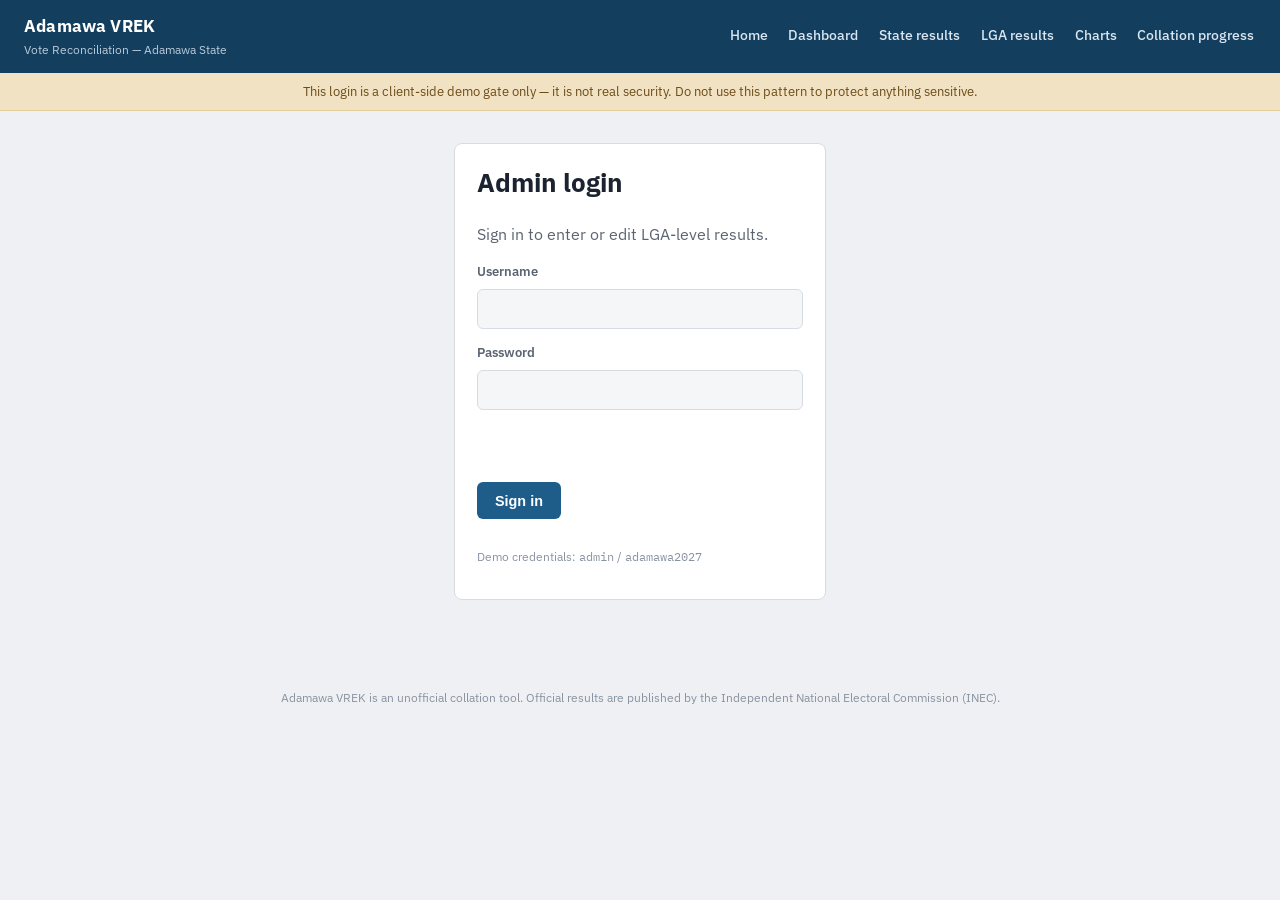
==== admin-login.html @ be706e99 "Add Adamawa VREK results dashboard (HTML/CSS/JS) Multi-page collation site for the 2027 Adamawa Stat" ====
<!DOCTYPE html>
<html lang="en">
<head>
<meta charset="UTF-8">
<meta name="viewport" content="width=device-width, initial-scale=1.0">
<title>Admin Login — Adamawa VREK</title>
<link rel="preconnect" href="https://fonts.googleapis.com">
<link rel="stylesheet" href="https://fonts.googleapis.com/css2?family=IBM+Plex+Sans:wght@400;500;600;700&family=IBM+Plex+Mono:wght@400;500;600&display=swap">
<link rel="stylesheet" href="assets/style.css">
</head>
<body>

<div class="topbar">
  <div class="brand">
    <strong>Adamawa VREK</strong>
    <span>Vote Reconciliation — Adamawa State</span>
  </div>
  <nav>
    <a href="index.html">Home</a>
    <a href="dashboard.html">Dashboard</a>
    <a href="state-results.html">State results</a>
    <a href="lga-results.html">LGA results</a>
    <a href="charts.html">Charts</a>
    <a href="progress.html">Collation progress</a>
  </nav>
</div>

<div class="disclaimer">
  This login is a client-side demo gate only — it is not real security. Do not use this pattern to protect anything sensitive.
</div>

<main style="max-width:420px;">
  <div class="section">
    <h1>Admin login</h1>
    <p class="lead">Sign in to enter or edit LGA-level results.</p>

    <form id="login-form" style="display:flex; flex-direction:column; gap:0.9rem;">
      <div class="field">
        <label for="username">Username</label>
        <input id="username" type="text" autocomplete="username" required>
      </div>
      <div class="field">
        <label for="password">Password</label>
        <input id="password" type="password" autocomplete="current-password" required>
      </div>
      <p class="error-text" id="error-text"></p>
      <button type="submit" class="primary">Sign in</button>
    </form>

    <p style="color:var(--ink-faint); font-size:0.78rem;">
      Demo credentials: <span class="mono">admin</span> / <span class="mono">adamawa2027</span>
    </p>
  </div>
</main>

<footer class="site-footer">
  Adamawa VREK is an unofficial collation tool. Official results are published by the Independent National Electoral Commission (INEC).
</footer>

<script src="assets/auth.js"></script>
<script>
  document.getElementById("login-form").addEventListener("submit", function (e) {
    e.preventDefault();
    const u = document.getElementById("username").value.trim();
    const p = document.getElementById("password").value;
    if (login(u, p)) {
      window.location.href = "dashboard.html";
    } else {
      document.getElementById("error-text").textContent = "Incorrect username or password.";
    }
  });
</script>
</body>
</html>
---- assets/style.css ----
:root {
  --bg: #eef0f3;
  --surface: #ffffff;
  --surface-2: #f5f6f8;
  --ink: #1b2330;
  --ink-dim: #5b6572;
  --ink-faint: #8993a1;
  --line: #d7dce2;
  --accent: #1e5c8a;
  --accent-dark: #133e5e;
  --accent-soft: #dbe9f2;
  --warn: #a9762c;
  --warn-soft: #f1e2c4;
  --bar-track: #e3e6ea;
}

* { box-sizing: border-box; }

body {
  margin: 0;
  background: var(--bg);
  color: var(--ink);
  font-family: "IBM Plex Sans", system-ui, -apple-system, sans-serif;
  line-height: 1.5;
}

.mono {
  font-family: "IBM Plex Mono", ui-monospace, monospace;
  font-variant-numeric: tabular-nums;
}

/* ---- top bar ---- */

.topbar {
  background: var(--accent-dark);
  color: #fff;
  padding: 0.9rem 1.5rem;
  display: flex;
  align-items: center;
  justify-content: space-between;
  gap: 1rem;
  flex-wrap: wrap;
}

.topbar .brand {
  display: flex;
  flex-direction: column;
  gap: 0.1rem;
}

.topbar .brand strong {
  font-size: 1.05rem;
  letter-spacing: 0.01em;
}

.topbar .brand span {
  font-size: 0.72rem;
  color: #b9cbdb;
}

.topbar nav {
  display: flex;
  gap: 1.1rem;
  flex-wrap: wrap;
}

.topbar nav a {
  color: #d9e6f0;
  text-decoration: none;
  font-size: 0.85rem;
  font-weight: 500;
  padding: 0.3rem 0.1rem;
  border-bottom: 2px solid transparent;
}

.topbar nav a:hover,
.topbar nav a.active {
  color: #fff;
  border-bottom-color: #fff;
}

.topbar .session {
  font-size: 0.78rem;
  color: #b9cbdb;
  display: flex;
  align-items: center;
  gap: 0.6rem;
}

.topbar .session button {
  background: transparent;
  border: 1px solid #4d7793;
  color: #d9e6f0;
  border-radius: 4px;
  padding: 0.25rem 0.6rem;
  font-size: 0.75rem;
  cursor: pointer;
}

.topbar .session button:hover { background: #244d6a; }

/* ---- disclaimer banner ---- */

.disclaimer {
  background: var(--warn-soft);
  border-bottom: 1px solid #e2cc9a;
  color: #6b4c17;
  font-size: 0.8rem;
  padding: 0.55rem 1.5rem;
  text-align: center;
}

/* ---- layout ---- */

main {
  max-width: 980px;
  margin: 0 auto;
  padding: 2rem 1.5rem 4rem;
  display: flex;
  flex-direction: column;
  gap: 1.75rem;
}

h1 {
  font-size: 1.6rem;
  margin: 0 0 0.25rem;
}

h2 {
  font-size: 1.1rem;
  margin: 0;
}

p.lead {
  color: var(--ink-dim);
  max-width: 68ch;
  margin: 0;
}

.section {
  background: var(--surface);
  border: 1px solid var(--line);
  border-radius: 8px;
  padding: 1.25rem 1.4rem;
  display: flex;
  flex-direction: column;
  gap: 1rem;
}

.section-header {
  display: flex;
  align-items: baseline;
  justify-content: space-between;
  gap: 1rem;
  flex-wrap: wrap;
}

.section-header small {
  color: var(--ink-faint);
  font-size: 0.78rem;
}

/* ---- stat tiles ---- */

.stats {
  display: grid;
  grid-template-columns: repeat(auto-fit, minmax(140px, 1fr));
  background: var(--surface);
  border: 1px solid var(--line);
  border-radius: 8px;
}

.stat {
  padding: 1rem 1.25rem;
  border-left: 1px solid var(--line);
}

.stat:first-child { border-left: none; }

.stat-label {
  display: block;
  font-size: 0.68rem;
  font-weight: 600;
  letter-spacing: 0.06em;
  text-transform: uppercase;
  color: var(--ink-faint);
  margin-bottom: 0.3rem;
}

.stat-value {
  font-size: 1.3rem;
  font-weight: 600;
}

/* ---- candidate / result rows ---- */

.row {
  display: grid;
  grid-template-columns: minmax(160px, 1fr) minmax(140px, 2fr) auto auto;
  align-items: center;
  gap: 0.9rem;
  padding: 0.7rem 0;
  border-top: 1px solid var(--line);
}

.row:first-of-type { border-top: none; }

.candidate-name {
  font-weight: 600;
  font-size: 0.95rem;
}

.party-pill {
  font-family: "IBM Plex Mono", monospace;
  font-size: 0.68rem;
  font-weight: 600;
  color: var(--ink-dim);
  border: 1px solid var(--line);
  border-radius: 4px;
  padding: 0.1rem 0.4rem;
  margin-left: 0.5rem;
}

.pending-tag {
  font-size: 0.68rem;
  color: var(--warn);
  font-weight: 600;
  margin-left: 0.5rem;
}

.bar-track {
  position: relative;
  height: 0.6rem;
  background: var(--bar-track);
  border-radius: 3px;
  overflow: hidden;
}

.bar-fill {
  position: absolute;
  inset: 0;
  background: var(--accent);
  border-radius: 3px;
}

.votes { text-align: right; color: var(--ink-dim); font-size: 0.85rem; white-space: nowrap; }
.pct { text-align: right; font-weight: 600; min-width: 3.4rem; }

/* ---- forms ---- */

label {
  display: block;
  font-size: 0.8rem;
  font-weight: 600;
  color: var(--ink-dim);
  margin-bottom: 0.3rem;
}

input, select {
  width: 100%;
  padding: 0.55rem 0.7rem;
  border: 1px solid var(--line);
  border-radius: 6px;
  font-size: 0.95rem;
  font-family: inherit;
  background: var(--surface-2);
  color: var(--ink);
}

.field { display: flex; flex-direction: column; gap: 0.2rem; }

.field-grid {
  display: grid;
  grid-template-columns: repeat(auto-fit, minmax(160px, 1fr));
  gap: 0.9rem;
}

button.primary {
  background: var(--accent);
  color: #fff;
  border: none;
  border-radius: 6px;
  padding: 0.65rem 1.1rem;
  font-size: 0.9rem;
  font-weight: 600;
  cursor: pointer;
  align-self: flex-start;
}

button.primary:hover { background: var(--accent-dark); }

button.secondary {
  background: transparent;
  border: 1px solid var(--line);
  color: var(--ink-dim);
  border-radius: 6px;
  padding: 0.5rem 0.9rem;
  font-size: 0.85rem;
  cursor: pointer;
}

.error-text {
  color: #a3372f;
  font-size: 0.85rem;
  min-height: 1.2em;
}

/* ---- LGA progress grid ---- */

.lga-grid {
  display: grid;
  grid-template-columns: repeat(auto-fill, minmax(150px, 1fr));
  gap: 0.6rem;
}

.lga-chip {
  border: 1px solid var(--line);
  border-radius: 6px;
  padding: 0.6rem 0.75rem;
  display: flex;
  align-items: center;
  justify-content: space-between;
  gap: 0.5rem;
  font-size: 0.85rem;
  background: var(--surface-2);
}

.lga-chip.reported {
  border-color: #9fc5a8;
  background: #eaf5ec;
}

.dot {
  width: 0.55rem;
  height: 0.55rem;
  border-radius: 50%;
  background: var(--ink-faint);
  flex-shrink: 0;
}

.lga-chip.reported .dot { background: #3f8f52; }

/* ---- table ---- */

table { width: 100%; border-collapse: collapse; font-size: 0.88rem; }
th, td { text-align: left; padding: 0.5rem 0.6rem; border-bottom: 1px solid var(--line); }
th { color: var(--ink-faint); font-size: 0.72rem; text-transform: uppercase; letter-spacing: 0.05em; }
td.num { text-align: right; }
.table-wrap { overflow-x: auto; }

footer.site-footer {
  text-align: center;
  color: var(--ink-faint);
  font-size: 0.78rem;
  padding: 1.5rem;
}

@media (max-width: 640px) {
  .row {
    grid-template-columns: 1fr auto;
    row-gap: 0.5rem;
  }
  .row .bar-track { grid-column: 1 / -1; }
  .votes { display: none; }
}
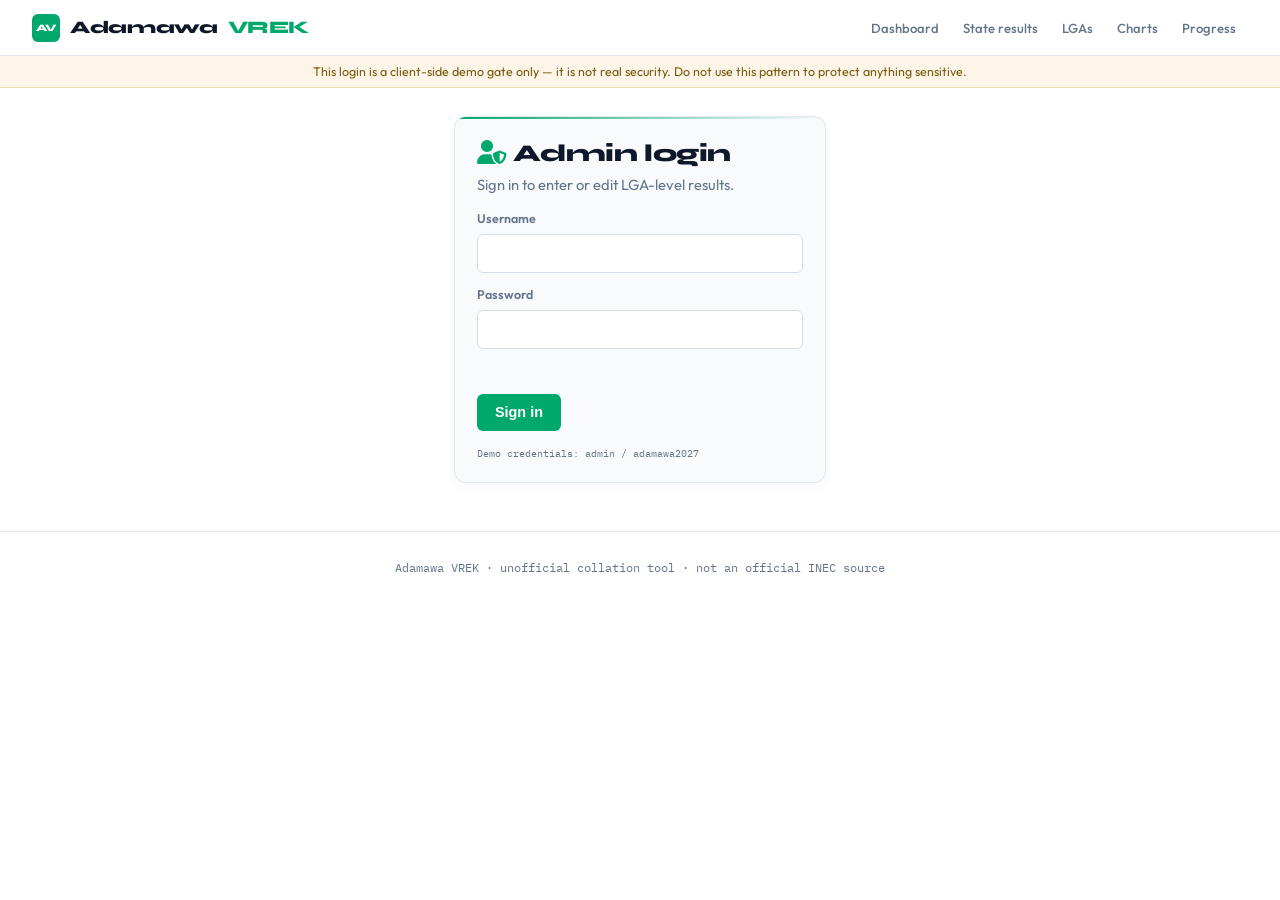
==== commit 1a496a7d: "Restyle to match vrec's visual system Rebuilds the UI with vrec's actual design language instead of " ====
--- a/admin-login.html
+++ b/admin-login.html
@@ -3,38 +3,36 @@
 <head>
 <meta charset="UTF-8">
 <meta name="viewport" content="width=device-width, initial-scale=1.0">
-<title>Admin Login — Adamawa VREK</title>
+<title>Admin Login · Adamawa VREK</title>
 <link rel="preconnect" href="https://fonts.googleapis.com">
-<link rel="stylesheet" href="https://fonts.googleapis.com/css2?family=IBM+Plex+Sans:wght@400;500;600;700&family=IBM+Plex+Mono:wght@400;500;600&display=swap">
+<link href="https://fonts.googleapis.com/css2?family=Syne:wght@400;600;700;800&family=IBM+Plex+Mono:wght@400;500;600&family=Outfit:wght@300;400;500;600&display=swap" rel="stylesheet">
+<link rel="stylesheet" href="https://cdnjs.cloudflare.com/ajax/libs/font-awesome/6.5.0/css/all.min.css">
 <link rel="stylesheet" href="assets/style.css">
 </head>
 <body>
 
-<div class="topbar">
-  <div class="brand">
-    <strong>Adamawa VREK</strong>
-    <span>Vote Reconciliation — Adamawa State</span>
-  </div>
-  <nav>
-    <a href="index.html">Home</a>
-    <a href="dashboard.html">Dashboard</a>
+<header class="topbar">
+  <div class="logo"><div class="logo-mark">AV</div>Adamawa <span>VREK</span></div>
+  <nav class="nav-links">
+    <a href="index.html">Dashboard</a>
     <a href="state-results.html">State results</a>
-    <a href="lga-results.html">LGA results</a>
+    <a href="lga-results.html">LGAs</a>
     <a href="charts.html">Charts</a>
-    <a href="progress.html">Collation progress</a>
+    <a href="progress.html">Progress</a>
   </nav>
-</div>
+</header>
 
 <div class="disclaimer">
   This login is a client-side demo gate only — it is not real security. Do not use this pattern to protect anything sensitive.
 </div>
 
-<main style="max-width:420px;">
-  <div class="section">
-    <h1>Admin login</h1>
-    <p class="lead">Sign in to enter or edit LGA-level results.</p>
+<main class="simple" style="max-width:420px;">
+  <div class="card">
+    <div class="card-accent-line" style="background: linear-gradient(90deg, var(--accent), transparent);"></div>
+    <h1 class="page-title"><i class="fas fa-user-shield" style="color:var(--accent); margin-right:6px;"></i>Admin login</h1>
+    <p class="lead" style="margin-top:0.4rem;">Sign in to enter or edit LGA-level results.</p>
 
-    <form id="login-form" style="display:flex; flex-direction:column; gap:0.9rem;">
+    <form id="login-form" style="display:flex; flex-direction:column; gap:0.9rem; margin-top:1.1rem;">
       <div class="field">
         <label for="username">Username</label>
         <input id="username" type="text" autocomplete="username" required>
@@ -47,15 +45,11 @@
       <button type="submit" class="primary">Sign in</button>
     </form>
 
-    <p style="color:var(--ink-faint); font-size:0.78rem;">
-      Demo credentials: <span class="mono">admin</span> / <span class="mono">adamawa2027</span>
-    </p>
+    <p class="stat-note" style="margin-top:1rem;">Demo credentials: <span class="mono">admin</span> / <span class="mono">adamawa2027</span></p>
   </div>
 </main>
 
-<footer class="site-footer">
-  Adamawa VREK is an unofficial collation tool. Official results are published by the Independent National Electoral Commission (INEC).
-</footer>
+<footer class="site-footer">Adamawa VREK &middot; unofficial collation tool &middot; not an official INEC source</footer>
 
 <script src="assets/auth.js"></script>
 <script>
--- a/assets/style.css
+++ b/assets/style.css
@@ -1,365 +1,298 @@
 :root {
-  --bg: #eef0f3;
-  --surface: #ffffff;
-  --surface-2: #f5f6f8;
-  --ink: #1b2330;
-  --ink-dim: #5b6572;
-  --ink-faint: #8993a1;
-  --line: #d7dce2;
-  --accent: #1e5c8a;
-  --accent-dark: #133e5e;
-  --accent-soft: #dbe9f2;
-  --warn: #a9762c;
-  --warn-soft: #f1e2c4;
-  --bar-track: #e3e6ea;
-}
-
-* { box-sizing: border-box; }
+  --bg: #ffffff;
+  --surface: #f8fafc;
+  --surface2: #eef2f6;
+
+  --border: #e2e8f0;
+  --border2: #d6dee8;
+
+  --text: #0f172a;
+  --muted: #64748b;
+
+  --accent: #00a86b;
+  --accent2: #0284c7;
+
+  --gold: #d4a017;
+  --red: #dc2626;
+  --green: #16a34a;
+
+  --apc: #0080ff;
+  --adc: #ff6b00;
+  --pdp: #e80020;
+  --lp: #228b22;
+  --nnpp: #8b5cf6;
+  --pending: #94a3b8;
+}
+
+*, *::before, *::after { box-sizing: border-box; margin: 0; padding: 0; }
+
+html { scroll-behavior: smooth; }
 
 body {
-  margin: 0;
   background: var(--bg);
-  color: var(--ink);
-  font-family: "IBM Plex Sans", system-ui, -apple-system, sans-serif;
-  line-height: 1.5;
-}
-
-.mono {
-  font-family: "IBM Plex Mono", ui-monospace, monospace;
-  font-variant-numeric: tabular-nums;
-}
-
-/* ---- top bar ---- */
+  color: var(--text);
+  font-family: "Outfit", sans-serif;
+  font-weight: 400;
+  min-height: 100vh;
+}
+
+.mono { font-family: "IBM Plex Mono", ui-monospace, monospace; font-variant-numeric: tabular-nums; }
+
+/* ── TOPBAR ── */
 
 .topbar {
-  background: var(--accent-dark);
-  color: #fff;
-  padding: 0.9rem 1.5rem;
+  position: sticky;
+  top: 0;
+  z-index: 100;
   display: flex;
   align-items: center;
   justify-content: space-between;
+  padding: 0 2rem;
+  height: 56px;
+  background: rgba(255, 255, 255, 0.9);
+  backdrop-filter: blur(16px);
+  border-bottom: 1px solid var(--border);
   gap: 1rem;
   flex-wrap: wrap;
 }
 
-.topbar .brand {
-  display: flex;
-  flex-direction: column;
-  gap: 0.1rem;
-}
-
-.topbar .brand strong {
-  font-size: 1.05rem;
-  letter-spacing: 0.01em;
-}
-
-.topbar .brand span {
-  font-size: 0.72rem;
-  color: #b9cbdb;
-}
-
-.topbar nav {
-  display: flex;
-  gap: 1.1rem;
-  flex-wrap: wrap;
-}
-
-.topbar nav a {
-  color: #d9e6f0;
-  text-decoration: none;
-  font-size: 0.85rem;
-  font-weight: 500;
-  padding: 0.3rem 0.1rem;
-  border-bottom: 2px solid transparent;
-}
-
-.topbar nav a:hover,
-.topbar nav a.active {
-  color: #fff;
-  border-bottom-color: #fff;
-}
-
-.topbar .session {
-  font-size: 0.78rem;
-  color: #b9cbdb;
-  display: flex;
-  align-items: center;
-  gap: 0.6rem;
-}
-
-.topbar .session button {
-  background: transparent;
-  border: 1px solid #4d7793;
-  color: #d9e6f0;
-  border-radius: 4px;
-  padding: 0.25rem 0.6rem;
-  font-size: 0.75rem;
-  cursor: pointer;
-}
-
-.topbar .session button:hover { background: #244d6a; }
-
-/* ---- disclaimer banner ---- */
-
-.disclaimer {
-  background: var(--warn-soft);
-  border-bottom: 1px solid #e2cc9a;
-  color: #6b4c17;
-  font-size: 0.8rem;
-  padding: 0.55rem 1.5rem;
-  text-align: center;
-}
-
-/* ---- layout ---- */
-
-main {
-  max-width: 980px;
-  margin: 0 auto;
-  padding: 2rem 1.5rem 4rem;
-  display: flex;
-  flex-direction: column;
-  gap: 1.75rem;
-}
-
-h1 {
-  font-size: 1.6rem;
-  margin: 0 0 0.25rem;
-}
-
-h2 {
-  font-size: 1.1rem;
-  margin: 0;
-}
-
-p.lead {
-  color: var(--ink-dim);
-  max-width: 68ch;
-  margin: 0;
-}
-
-.section {
-  background: var(--surface);
-  border: 1px solid var(--line);
-  border-radius: 8px;
-  padding: 1.25rem 1.4rem;
-  display: flex;
-  flex-direction: column;
-  gap: 1rem;
-}
-
-.section-header {
-  display: flex;
-  align-items: baseline;
-  justify-content: space-between;
-  gap: 1rem;
-  flex-wrap: wrap;
-}
-
-.section-header small {
-  color: var(--ink-faint);
-  font-size: 0.78rem;
-}
-
-/* ---- stat tiles ---- */
-
-.stats {
-  display: grid;
-  grid-template-columns: repeat(auto-fit, minmax(140px, 1fr));
-  background: var(--surface);
-  border: 1px solid var(--line);
-  border-radius: 8px;
-}
-
-.stat {
-  padding: 1rem 1.25rem;
-  border-left: 1px solid var(--line);
-}
-
-.stat:first-child { border-left: none; }
-
-.stat-label {
-  display: block;
-  font-size: 0.68rem;
-  font-weight: 600;
-  letter-spacing: 0.06em;
-  text-transform: uppercase;
-  color: var(--ink-faint);
-  margin-bottom: 0.3rem;
-}
-
-.stat-value {
-  font-size: 1.3rem;
-  font-weight: 600;
-}
-
-/* ---- candidate / result rows ---- */
-
-.row {
-  display: grid;
-  grid-template-columns: minmax(160px, 1fr) minmax(140px, 2fr) auto auto;
-  align-items: center;
-  gap: 0.9rem;
-  padding: 0.7rem 0;
-  border-top: 1px solid var(--line);
-}
-
+.logo { display: flex; align-items: center; gap: 10px; font-family: "Syne", sans-serif; font-weight: 800; font-size: 1.1rem; letter-spacing: -0.02em; }
+
+.logo-mark { width: 28px; height: 28px; background: var(--accent); border-radius: 6px; display: flex; align-items: center; justify-content: center; font-size: 0.62rem; font-weight: 800; color: #fff; flex-shrink: 0; }
+
+.logo span { color: var(--accent); }
+
+.live-badge {
+  display: flex; align-items: center; gap: 6px;
+  background: rgba(220, 38, 38, 0.1); border: 1px solid rgba(220, 38, 38, 0.28);
+  border-radius: 20px; padding: 4px 12px;
+  font-family: "IBM Plex Mono", monospace; font-size: 0.66rem;
+  color: var(--red); letter-spacing: 0.08em; text-transform: uppercase;
+}
+
+.live-dot { width: 6px; height: 6px; background: var(--red); border-radius: 50%; animation: pulse 1.4s ease infinite; }
+
+@keyframes pulse { 0%, 100% { opacity: 1; transform: scale(1); } 50% { opacity: 0.4; transform: scale(0.7); } }
+
+.nav-links { display: flex; gap: 0; flex-wrap: wrap; }
+.nav-links a { color: var(--muted); text-decoration: none; font-size: 0.82rem; padding: 6px 12px; border-radius: 6px; font-weight: 500; }
+.nav-links a:hover, .nav-links a.active { color: var(--text); background: var(--surface2); }
+.nav-links a.active { color: var(--accent); }
+
+.topbar-right { display: flex; align-items: center; gap: 12px; }
+.clock { font-family: "IBM Plex Mono", monospace; font-size: 0.72rem; color: var(--muted); }
+.btn-login {
+  background: var(--surface2); border: 1px solid var(--border2); color: var(--text);
+  padding: 6px 14px; border-radius: 6px; font-size: 0.8rem; cursor: pointer;
+  font-family: "Outfit", sans-serif; text-decoration: none; display: inline-flex; align-items: center; gap: 6px;
+}
+.btn-login:hover { border-color: var(--accent); color: var(--accent); }
+
+/* ── TICKER ── */
+
+.ticker {
+  background: #ffffff; border-bottom: 1px solid var(--border);
+  overflow: hidden; white-space: nowrap; padding: 8px 0; position: relative;
+}
+.ticker::before, .ticker::after { content: ""; position: absolute; top: 0; bottom: 0; width: 80px; z-index: 2; }
+.ticker::before { left: 0; background: linear-gradient(to right, #ffffff, transparent); }
+.ticker::after { right: 0; background: linear-gradient(to left, #ffffff, transparent); }
+.ticker-inner { display: inline-flex; gap: 3rem; animation: ticker 32s linear infinite; }
+@keyframes ticker { 0% { transform: translateX(0); } 100% { transform: translateX(-50%); } }
+.tick-item { font-family: "IBM Plex Mono", monospace; font-size: 0.7rem; color: var(--muted); }
+.tick-item .tick-party { font-weight: 500; color: var(--text); }
+.tick-item .tick-votes { color: var(--accent); }
+
+/* ── HERO ── */
+
+.hero { padding: 2.2rem 2rem 1.75rem; border-bottom: 1px solid var(--border); }
+.hero-inner { max-width: 1200px; margin: 0 auto; display: flex; align-items: flex-end; justify-content: space-between; flex-wrap: wrap; gap: 1.5rem; }
+.hero-title { font-family: "Syne", sans-serif; font-size: clamp(1.5rem, 3vw, 2.2rem); font-weight: 800; line-height: 1.1; letter-spacing: -0.02em; }
+.hero-title span { color: var(--accent); }
+.hero-sub { color: var(--muted); font-size: 0.86rem; margin-top: 6px; font-weight: 300; }
+.election-meta { display: flex; gap: 2rem; flex-wrap: wrap; }
+.meta-item { text-align: right; }
+.meta-label { font-size: 0.66rem; color: var(--muted); text-transform: uppercase; letter-spacing: 0.1em; font-family: "IBM Plex Mono", monospace; }
+.meta-value { font-family: "Syne", sans-serif; font-size: 1.2rem; font-weight: 700; margin-top: 2px; }
+.meta-value.accent { color: var(--accent); }
+.meta-value.gold { color: var(--gold); }
+
+/* ── LEADING BANNER ── */
+
+.leading-banner-wrap { background: var(--surface); border-bottom: 1px solid var(--border); padding: 0 2rem; }
+.leading-banner { max-width: 1200px; margin: 0 auto; padding: 1rem 0; }
+.leading-box {
+  border-radius: 14px; padding: 1.1rem 1.5rem; display: flex; align-items: center; gap: 1.5rem;
+  position: relative; overflow: hidden; flex-wrap: wrap;
+  background: linear-gradient(135deg, rgba(148, 163, 184, 0.08), rgba(255, 255, 255, 0.9));
+  border: 1px solid var(--border2);
+}
+.leading-box.has-leader { background: linear-gradient(135deg, var(--leader-tint, rgba(0,168,107,0.08)), rgba(255, 255, 255, 0.9)); border-color: var(--leader-border, rgba(0,168,107,0.25)); }
+.leading-box::before { content: ""; position: absolute; top: 0; left: 0; right: 0; height: 2px; background: linear-gradient(90deg, var(--leader-color, var(--muted)), transparent 70%); }
+.leading-crown {
+  width: 46px; height: 46px; border-radius: 12px; display: flex; align-items: center; justify-content: center;
+  flex-shrink: 0; font-size: 1.2rem; color: var(--leader-color, var(--muted));
+  background: var(--leader-tint, rgba(148,163,184,0.12)); border: 1px solid var(--leader-border, rgba(148,163,184,0.25));
+}
+.leading-info { flex: 1; min-width: 200px; }
+.leading-eyebrow { font-family: "IBM Plex Mono", monospace; font-size: 0.6rem; text-transform: uppercase; letter-spacing: 0.12em; color: var(--leader-color, var(--muted)); margin-bottom: 4px; }
+.leading-party-name { font-family: "Syne", sans-serif; font-size: 1.4rem; font-weight: 800; letter-spacing: -0.02em; line-height: 1; }
+.leading-detail { font-size: 0.8rem; color: var(--muted); margin-top: 4px; }
+.leading-stats { display: flex; gap: 1.75rem; align-items: center; flex-shrink: 0; }
+.leading-pct { text-align: center; }
+.leading-pct-num { font-family: "Syne", sans-serif; font-size: 2rem; font-weight: 800; color: var(--leader-color, var(--muted)); letter-spacing: -0.03em; line-height: 1; }
+.leading-pct-label { font-family: "IBM Plex Mono", monospace; font-size: 0.58rem; color: var(--muted); text-transform: uppercase; letter-spacing: 0.08em; }
+.leading-margin { background: rgba(0, 168, 107, 0.08); border: 1px solid rgba(0, 168, 107, 0.2); border-radius: 8px; padding: 0.55rem 0.9rem; text-align: center; }
+.leading-margin-num { font-family: "Syne", sans-serif; font-size: 1.05rem; font-weight: 700; color: var(--accent); }
+.leading-margin-label { font-size: 0.66rem; color: var(--muted); white-space: nowrap; }
+.leading-pulse { width: 9px; height: 9px; border-radius: 50%; background: var(--leader-color, var(--muted)); animation: pulse 1.4s ease infinite; flex-shrink: 0; }
+
+/* ── LAYOUT / CONTENT GRID ── */
+
+.content { max-width: 1200px; margin: 0 auto; padding: 1.75rem 2rem 3rem; display: grid; grid-template-columns: 1fr 1fr 1fr; gap: 1.1rem; }
+
+main.simple { max-width: 900px; margin: 0 auto; padding: 1.75rem 1.5rem 3rem; display: flex; flex-direction: column; gap: 1.5rem; }
+
+.disclaimer { background: #fdf6e8; border-bottom: 1px solid #eddcae; color: #7a5b12; font-size: 0.78rem; padding: 0.5rem 1.5rem; text-align: center; }
+
+h1.page-title { font-family: "Syne", sans-serif; font-size: 1.5rem; font-weight: 800; letter-spacing: -0.02em; }
+p.lead { color: var(--muted); max-width: 68ch; font-size: 0.92rem; }
+
+/* ── CARDS ── */
+
+.card { background: var(--surface); border: 1px solid var(--border); border-radius: 12px; padding: 1.4rem; position: relative; overflow: hidden; box-shadow: 0 4px 12px rgba(0,0,0,0.03); }
+.card-accent-line { position: absolute; top: 0; left: 0; right: 0; height: 2px; }
+.card-label { font-family: "IBM Plex Mono", monospace; font-size: 0.63rem; text-transform: uppercase; letter-spacing: 0.11em; color: var(--muted); margin-bottom: 0.9rem; display: flex; align-items: center; gap: 6px; }
+.card-label i { font-size: 0.75rem; }
+
+/* STAT CARDS */
+
+.stat-cards { grid-column: 1 / -1; display: grid; grid-template-columns: repeat(4, 1fr); gap: 1rem; }
+.stat-card { background: #fff; border: 1px solid var(--border); border-radius: 10px; padding: 1.1rem 1.3rem; display: flex; flex-direction: column; gap: 4px; }
+.stat-icon { width: 30px; height: 30px; border-radius: 8px; display: flex; align-items: center; justify-content: center; margin-bottom: 6px; font-size: 0.8rem; }
+.stat-icon.green { background: rgba(0, 168, 107, 0.1); color: var(--accent); }
+.stat-icon.blue { background: rgba(2, 132, 199, 0.1); color: var(--accent2); }
+.stat-icon.gold { background: rgba(212, 160, 23, 0.1); color: var(--gold); }
+.stat-icon.grey { background: rgba(100, 116, 139, 0.1); color: var(--muted); }
+.stat-num { font-family: "Syne", sans-serif; font-size: 1.6rem; font-weight: 800; letter-spacing: -0.03em; line-height: 1; }
+.stat-label { font-size: 0.72rem; color: var(--muted); margin-top: 2px; }
+.stat-note { font-family: "IBM Plex Mono", monospace; font-size: 0.62rem; color: var(--muted); margin-top: 2px; }
+
+/* PARTY TABLE */
+
+.party-card { grid-column: 1 / 3; }
+.party-table { width: 100%; border-collapse: collapse; }
+.party-table th { font-family: "IBM Plex Mono", monospace; font-size: 0.58rem; text-transform: uppercase; letter-spacing: 0.1em; color: var(--muted); text-align: left; padding: 0 0 10px; border-bottom: 1px solid var(--border); }
+.party-table th:not(:first-child) { text-align: right; }
+.party-table td { padding: 11px 0; border-bottom: 1px solid var(--border); font-size: 0.85rem; vertical-align: middle; }
+.party-table td:not(:first-child) { text-align: right; }
+.party-table tr:last-child td { border-bottom: none; }
+.party-name-cell { display: flex; align-items: center; gap: 10px; font-weight: 500; }
+.party-dot { width: 10px; height: 10px; border-radius: 50%; flex-shrink: 0; }
+.votes-num { font-family: "IBM Plex Mono", monospace; font-size: 0.85rem; }
+.bar-wrap { display: flex; align-items: center; gap: 8px; justify-content: flex-end; }
+.mini-bar { width: 76px; height: 4px; background: var(--border); border-radius: 2px; overflow: hidden; }
+.mini-bar-fill { height: 100%; border-radius: 2px; transition: width 1.2s ease; }
+.pct-label { font-family: "IBM Plex Mono", monospace; font-size: 0.72rem; color: var(--muted); min-width: 34px; text-align: right; }
+.pending-badge { font-size: 0.6rem; color: var(--pending); font-family: "IBM Plex Mono", monospace; border: 1px solid var(--border2); border-radius: 4px; padding: 1px 5px; margin-left: 6px; }
+
+/* DONUT CHART CARD */
+
+.chart-card { grid-column: 3 / 4; }
+.chart-wrap { position: relative; height: 190px; display: flex; align-items: center; justify-content: center; margin: 0.75rem 0; }
+.chart-center { position: absolute; text-align: center; pointer-events: none; }
+.chart-center-num { font-family: "Syne", sans-serif; font-size: 1.3rem; font-weight: 800; letter-spacing: -0.03em; }
+.chart-center-label { font-size: 0.62rem; color: var(--muted); font-family: "IBM Plex Mono", monospace; text-transform: uppercase; letter-spacing: 0.08em; }
+.chart-legend { display: flex; flex-direction: column; gap: 7px; margin-top: 0.6rem; }
+.legend-item { display: flex; align-items: center; justify-content: space-between; font-size: 0.78rem; }
+.legend-left { display: flex; align-items: center; gap: 8px; }
+.legend-dot { width: 8px; height: 8px; border-radius: 2px; flex-shrink: 0; }
+.legend-pct { font-family: "IBM Plex Mono", monospace; font-size: 0.72rem; color: var(--muted); }
+
+/* PROGRESS CARD */
+
+.progress-card { grid-column: 1 / 2; }
+.progress-list { display: flex; flex-direction: column; gap: 12px; }
+.prog-header { display: flex; justify-content: space-between; margin-bottom: 5px; }
+.prog-name { font-size: 0.82rem; font-weight: 500; }
+.prog-pct { font-family: "IBM Plex Mono", monospace; font-size: 0.75rem; color: var(--muted); }
+.prog-bar { height: 5px; background: var(--border); border-radius: 3px; overflow: hidden; }
+.prog-fill { height: 100%; border-radius: 3px; background: var(--accent); transition: width 1.2s ease; }
+
+/* ACTIVITY / TRANSPARENCY FEED */
+
+.incident-card { grid-column: 2 / 4; }
+.incident-list { display: flex; flex-direction: column; }
+.incident-item { display: flex; gap: 12px; padding: 11px 0; border-bottom: 1px solid var(--border); align-items: flex-start; }
+.incident-item:last-child { border-bottom: none; }
+.inc-icon { width: 28px; height: 28px; border-radius: 7px; display: flex; align-items: center; justify-content: center; font-size: 0.74rem; flex-shrink: 0; margin-top: 1px; }
+.inc-icon.ok { background: rgba(0, 168, 107, 0.12); color: var(--accent); }
+.inc-icon.info { background: rgba(2, 132, 199, 0.12); color: var(--accent2); }
+.inc-title { font-size: 0.82rem; font-weight: 500; margin-bottom: 2px; }
+.inc-meta { font-family: "IBM Plex Mono", monospace; font-size: 0.64rem; color: var(--muted); }
+.empty-note { color: var(--muted); font-size: 0.85rem; }
+
+/* LGA GRID */
+
+.states-card { grid-column: 1 / -1; }
+.states-grid { display: grid; grid-template-columns: repeat(auto-fill, minmax(120px, 1fr)); gap: 6px; }
+.state-chip { background: var(--surface2); border: 1px solid var(--border); border-radius: 7px; padding: 8px 10px; text-align: center; }
+.state-chip.reported { border-color: rgba(0, 168, 107, 0.3); background: rgba(0, 168, 107, 0.06); }
+.state-chip-name { font-size: 0.7rem; font-weight: 500; white-space: nowrap; overflow: hidden; text-overflow: ellipsis; }
+.state-chip-pct { font-family: "IBM Plex Mono", monospace; font-size: 0.62rem; color: var(--muted); margin-top: 2px; }
+.state-chip.reported .state-chip-pct { color: var(--accent); }
+
+/* ── forms (login / result entry) ── */
+
+label { display: block; font-size: 0.78rem; font-weight: 600; color: var(--muted); margin-bottom: 0.3rem; }
+input, select {
+  width: 100%; padding: 0.55rem 0.7rem; border: 1px solid var(--border2); border-radius: 6px;
+  font-size: 0.95rem; font-family: inherit; background: #fff; color: var(--text);
+}
+.field { display: flex; flex-direction: column; gap: 0.2rem; }
+.field-grid { display: grid; grid-template-columns: repeat(auto-fit, minmax(160px, 1fr)); gap: 0.9rem; }
+
+button.primary { background: var(--accent); color: #fff; border: none; border-radius: 6px; padding: 0.65rem 1.1rem; font-size: 0.9rem; font-weight: 600; cursor: pointer; align-self: flex-start; }
+button.primary:hover { filter: brightness(0.92); }
+button.secondary { background: transparent; border: 1px solid var(--border2); color: var(--muted); border-radius: 6px; padding: 0.5rem 0.9rem; font-size: 0.85rem; cursor: pointer; }
+.error-text { color: var(--red); font-size: 0.85rem; min-height: 1.2em; }
+
+/* misc rows used on state/lga result pages */
+
+.row { display: grid; grid-template-columns: minmax(160px, 1fr) minmax(140px, 2fr) auto auto; align-items: center; gap: 0.9rem; padding: 0.7rem 0; border-top: 1px solid var(--border); }
 .row:first-of-type { border-top: none; }
-
-.candidate-name {
-  font-weight: 600;
-  font-size: 0.95rem;
-}
-
-.party-pill {
-  font-family: "IBM Plex Mono", monospace;
-  font-size: 0.68rem;
-  font-weight: 600;
-  color: var(--ink-dim);
-  border: 1px solid var(--line);
-  border-radius: 4px;
-  padding: 0.1rem 0.4rem;
-  margin-left: 0.5rem;
-}
-
-.pending-tag {
-  font-size: 0.68rem;
-  color: var(--warn);
-  font-weight: 600;
-  margin-left: 0.5rem;
-}
-
-.bar-track {
-  position: relative;
-  height: 0.6rem;
-  background: var(--bar-track);
-  border-radius: 3px;
-  overflow: hidden;
-}
-
-.bar-fill {
-  position: absolute;
-  inset: 0;
-  background: var(--accent);
-  border-radius: 3px;
-}
-
-.votes { text-align: right; color: var(--ink-dim); font-size: 0.85rem; white-space: nowrap; }
+.candidate-name { font-weight: 600; font-size: 0.95rem; }
+.votes { text-align: right; color: var(--muted); font-size: 0.85rem; white-space: nowrap; }
 .pct { text-align: right; font-weight: 600; min-width: 3.4rem; }
 
-/* ---- forms ---- */
-
-label {
-  display: block;
-  font-size: 0.8rem;
-  font-weight: 600;
-  color: var(--ink-dim);
-  margin-bottom: 0.3rem;
-}
-
-input, select {
-  width: 100%;
-  padding: 0.55rem 0.7rem;
-  border: 1px solid var(--line);
-  border-radius: 6px;
-  font-size: 0.95rem;
-  font-family: inherit;
-  background: var(--surface-2);
-  color: var(--ink);
-}
-
-.field { display: flex; flex-direction: column; gap: 0.2rem; }
-
-.field-grid {
-  display: grid;
-  grid-template-columns: repeat(auto-fit, minmax(160px, 1fr));
-  gap: 0.9rem;
-}
-
-button.primary {
-  background: var(--accent);
-  color: #fff;
-  border: none;
-  border-radius: 6px;
-  padding: 0.65rem 1.1rem;
-  font-size: 0.9rem;
-  font-weight: 600;
-  cursor: pointer;
-  align-self: flex-start;
-}
-
-button.primary:hover { background: var(--accent-dark); }
-
-button.secondary {
-  background: transparent;
-  border: 1px solid var(--line);
-  color: var(--ink-dim);
-  border-radius: 6px;
-  padding: 0.5rem 0.9rem;
-  font-size: 0.85rem;
-  cursor: pointer;
-}
-
-.error-text {
-  color: #a3372f;
-  font-size: 0.85rem;
-  min-height: 1.2em;
-}
-
-/* ---- LGA progress grid ---- */
-
-.lga-grid {
-  display: grid;
-  grid-template-columns: repeat(auto-fill, minmax(150px, 1fr));
-  gap: 0.6rem;
-}
-
-.lga-chip {
-  border: 1px solid var(--line);
-  border-radius: 6px;
-  padding: 0.6rem 0.75rem;
-  display: flex;
-  align-items: center;
-  justify-content: space-between;
-  gap: 0.5rem;
-  font-size: 0.85rem;
-  background: var(--surface-2);
-}
-
-.lga-chip.reported {
-  border-color: #9fc5a8;
-  background: #eaf5ec;
-}
-
-.dot {
-  width: 0.55rem;
-  height: 0.55rem;
-  border-radius: 50%;
-  background: var(--ink-faint);
-  flex-shrink: 0;
-}
-
-.lga-chip.reported .dot { background: #3f8f52; }
-
-/* ---- table ---- */
-
-table { width: 100%; border-collapse: collapse; font-size: 0.88rem; }
-th, td { text-align: left; padding: 0.5rem 0.6rem; border-bottom: 1px solid var(--line); }
-th { color: var(--ink-faint); font-size: 0.72rem; text-transform: uppercase; letter-spacing: 0.05em; }
-td.num { text-align: right; }
-.table-wrap { overflow-x: auto; }
-
-footer.site-footer {
-  text-align: center;
-  color: var(--ink-faint);
-  font-size: 0.78rem;
-  padding: 1.5rem;
-}
-
-@media (max-width: 640px) {
-  .row {
-    grid-template-columns: 1fr auto;
-    row-gap: 0.5rem;
-  }
+footer.site-footer { text-align: center; padding: 1.75rem; border-top: 1px solid var(--border); color: var(--muted); font-size: 0.75rem; font-family: "IBM Plex Mono", monospace; }
+
+/* ── ANIMATIONS ── */
+
+@keyframes fadeUp { from { opacity: 0; transform: translateY(10px); } to { opacity: 1; transform: translateY(0); } }
+.card, .stat-card { animation: fadeUp 0.4s ease both; }
+
+/* ── RESPONSIVE ── */
+
+@media (max-width: 1100px) {
+  .content { grid-template-columns: 1fr 1fr; }
+  .party-card { grid-column: 1 / -1; }
+  .chart-card { grid-column: 1 / 2; }
+  .progress-card { grid-column: 2 / 3; }
+  .incident-card { grid-column: 1 / -1; }
+  .stat-cards { grid-template-columns: repeat(2, 1fr); }
+}
+@media (max-width: 700px) {
+  .content { grid-template-columns: 1fr; padding: 1rem; }
+  .party-card, .chart-card, .progress-card, .incident-card { grid-column: 1; }
+  .hero-inner { flex-direction: column; align-items: flex-start; }
+  .election-meta { flex-direction: row; }
+  .meta-item { text-align: left; }
+  .nav-links { display: none; }
+  .row { grid-template-columns: 1fr auto; row-gap: 0.5rem; }
   .row .bar-track { grid-column: 1 / -1; }
   .votes { display: none; }
 }
+
+.bar-track { position: relative; height: 0.6rem; background: var(--border); border-radius: 3px; overflow: hidden; }
+.bar-fill { position: absolute; inset: 0; background: var(--accent); border-radius: 3px; }
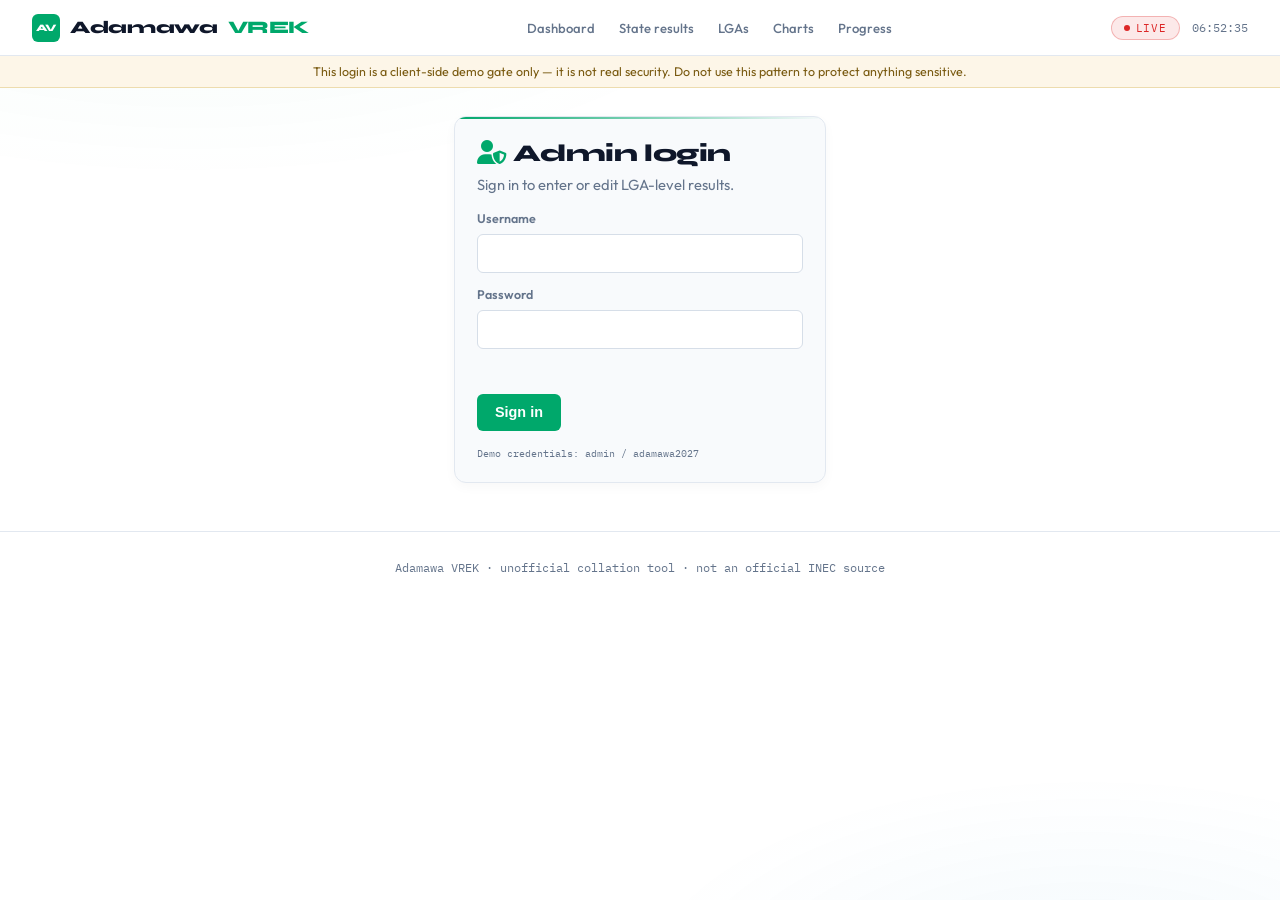
==== commit 2bd43413: "Fix broken dashboard script and inconsistent topbar index.html referenced the const hasVotes before " ====
--- a/admin-login.html
+++ b/admin-login.html
@@ -20,6 +20,10 @@
     <a href="charts.html">Charts</a>
     <a href="progress.html">Progress</a>
   </nav>
+  <div class="topbar-right">
+    <div class="live-badge"><div class="live-dot"></div>LIVE</div>
+    <div class="clock mono" id="clock">--:--:--</div>
+  </div>
 </header>
 
 <div class="disclaimer">
@@ -53,6 +57,11 @@
 
 <script src="assets/auth.js"></script>
 <script>
+  setInterval(function () {
+    document.getElementById("clock").textContent = new Date().toLocaleTimeString("en-NG", { hour12: false });
+  }, 1000);
+  document.getElementById("clock").textContent = new Date().toLocaleTimeString("en-NG", { hour12: false });
+
   document.getElementById("login-form").addEventListener("submit", function (e) {
     e.preventDefault();
     const u = document.getElementById("username").value.trim();
--- a/assets/style.css
+++ b/assets/style.css
@@ -34,7 +34,21 @@
   font-family: "Outfit", sans-serif;
   font-weight: 400;
   min-height: 100vh;
-}
+  position: relative;
+}
+
+body::before {
+  content: "";
+  position: fixed;
+  inset: 0;
+  background-image:
+    radial-gradient(ellipse 80% 50% at 15% -10%, rgba(0, 168, 107, 0.05) 0%, transparent 60%),
+    radial-gradient(ellipse 60% 40% at 85% 110%, rgba(2, 132, 199, 0.05) 0%, transparent 60%);
+  pointer-events: none;
+  z-index: 0;
+}
+
+.topbar, .ticker, .disclaimer, main, footer.site-footer { position: relative; z-index: 1; }
 
 .mono { font-family: "IBM Plex Mono", ui-monospace, monospace; font-variant-numeric: tabular-nums; }
 
@@ -160,7 +174,8 @@
 
 /* ── CARDS ── */
 
-.card { background: var(--surface); border: 1px solid var(--border); border-radius: 12px; padding: 1.4rem; position: relative; overflow: hidden; box-shadow: 0 4px 12px rgba(0,0,0,0.03); }
+.card { background: var(--surface); border: 1px solid var(--border); border-radius: 12px; padding: 1.4rem; position: relative; overflow: hidden; box-shadow: 0 4px 12px rgba(0,0,0,0.03); transition: border-color 0.2s; }
+.card:hover { border-color: var(--border2); }
 .card-accent-line { position: absolute; top: 0; left: 0; right: 0; height: 2px; }
 .card-label { font-family: "IBM Plex Mono", monospace; font-size: 0.63rem; text-transform: uppercase; letter-spacing: 0.11em; color: var(--muted); margin-bottom: 0.9rem; display: flex; align-items: center; gap: 6px; }
 .card-label i { font-size: 0.75rem; }
@@ -236,7 +251,8 @@
 
 .states-card { grid-column: 1 / -1; }
 .states-grid { display: grid; grid-template-columns: repeat(auto-fill, minmax(120px, 1fr)); gap: 6px; }
-.state-chip { background: var(--surface2); border: 1px solid var(--border); border-radius: 7px; padding: 8px 10px; text-align: center; }
+.state-chip { background: var(--surface2); border: 1px solid var(--border); border-radius: 7px; padding: 8px 10px; text-align: center; transition: border-color 0.15s, background 0.15s; }
+.state-chip:hover { border-color: var(--accent2); }
 .state-chip.reported { border-color: rgba(0, 168, 107, 0.3); background: rgba(0, 168, 107, 0.06); }
 .state-chip-name { font-size: 0.7rem; font-weight: 500; white-space: nowrap; overflow: hidden; text-overflow: ellipsis; }
 .state-chip-pct { font-family: "IBM Plex Mono", monospace; font-size: 0.62rem; color: var(--muted); margin-top: 2px; }
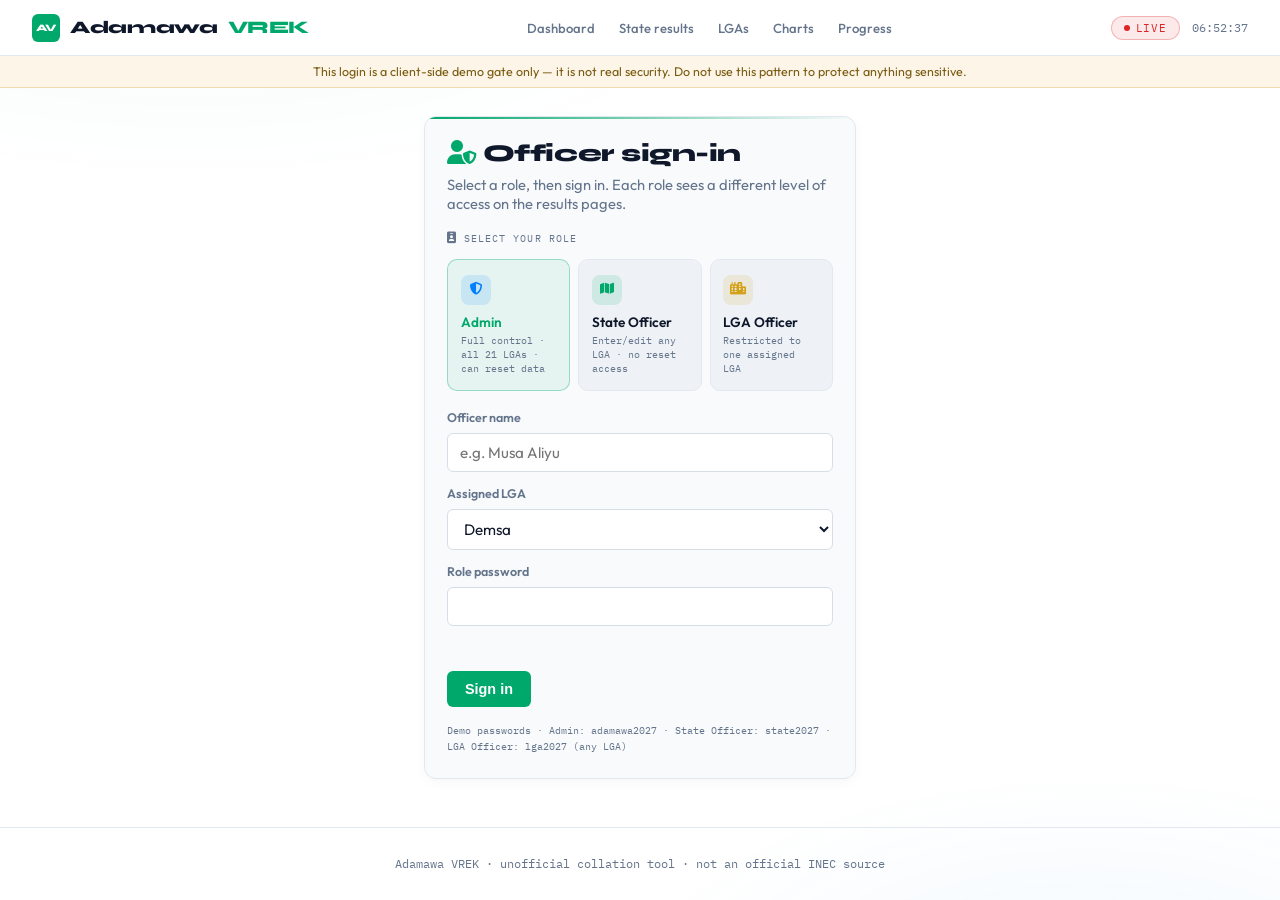
==== commit 7cce88b5: "Add real 3-tier officer roles for result entry vrec's admin login has a 7-level officer hierarchy (A" ====
--- a/admin-login.html
+++ b/admin-login.html
@@ -8,6 +8,17 @@
 <link href="https://fonts.googleapis.com/css2?family=Syne:wght@400;600;700;800&family=IBM+Plex+Mono:wght@400;500;600&family=Outfit:wght@300;400;500;600&display=swap" rel="stylesheet">
 <link rel="stylesheet" href="https://cdnjs.cloudflare.com/ajax/libs/font-awesome/6.5.0/css/all.min.css">
 <link rel="stylesheet" href="assets/style.css">
+<style>
+  .role-grid { display: grid; grid-template-columns: repeat(3, 1fr); gap: 8px; }
+  .role-tab { padding: 0.9rem 0.8rem; border-radius: 10px; background: var(--surface2); border: 1px solid var(--border); cursor: pointer; transition: all 0.15s; text-align: left; }
+  .role-tab:hover { border-color: var(--border2); }
+  .role-tab.active { background: rgba(0, 168, 107, 0.07); border-color: rgba(0, 168, 107, 0.35); }
+  .role-icon-wrap { width: 30px; height: 30px; border-radius: 8px; display: flex; align-items: center; justify-content: center; font-size: 0.8rem; margin-bottom: 0.5rem; }
+  .role-name { font-size: 0.85rem; font-weight: 600; }
+  .role-tab.active .role-name { color: var(--accent); }
+  .role-scope { font-family: "IBM Plex Mono", monospace; font-size: 0.62rem; color: var(--muted); margin-top: 3px; line-height: 1.4; }
+  @media (max-width: 560px) { .role-grid { grid-template-columns: 1fr; } }
+</style>
 </head>
 <body>
 
@@ -30,31 +41,43 @@
   This login is a client-side demo gate only — it is not real security. Do not use this pattern to protect anything sensitive.
 </div>
 
-<main class="simple" style="max-width:420px;">
+<main class="simple" style="max-width:480px;">
   <div class="card">
     <div class="card-accent-line" style="background: linear-gradient(90deg, var(--accent), transparent);"></div>
-    <h1 class="page-title"><i class="fas fa-user-shield" style="color:var(--accent); margin-right:6px;"></i>Admin login</h1>
-    <p class="lead" style="margin-top:0.4rem;">Sign in to enter or edit LGA-level results.</p>
+    <h1 class="page-title"><i class="fas fa-user-shield" style="color:var(--accent); margin-right:6px;"></i>Officer sign-in</h1>
+    <p class="lead" style="margin-top:0.4rem;">Select a role, then sign in. Each role sees a different level of access on the results pages.</p>
 
-    <form id="login-form" style="display:flex; flex-direction:column; gap:0.9rem; margin-top:1.1rem;">
+    <div class="card-label" style="margin-top:1.2rem;"><i class="fas fa-id-badge"></i>Select your role</div>
+    <div class="role-grid" id="role-grid"></div>
+
+    <form id="login-form" style="display:flex; flex-direction:column; gap:0.9rem; margin-top:1.2rem;">
       <div class="field">
-        <label for="username">Username</label>
-        <input id="username" type="text" autocomplete="username" required>
+        <label for="name">Officer name</label>
+        <input id="name" type="text" placeholder="e.g. Musa Aliyu" autocomplete="name">
+      </div>
+      <div class="field" id="lga-field" hidden>
+        <label for="lga-select">Assigned LGA</label>
+        <select id="lga-select"></select>
       </div>
       <div class="field">
-        <label for="password">Password</label>
+        <label for="password">Role password</label>
         <input id="password" type="password" autocomplete="current-password" required>
       </div>
       <p class="error-text" id="error-text"></p>
       <button type="submit" class="primary">Sign in</button>
     </form>
 
-    <p class="stat-note" style="margin-top:1rem;">Demo credentials: <span class="mono">admin</span> / <span class="mono">adamawa2027</span></p>
+    <p class="stat-note" style="margin-top:1rem; line-height:1.6;">
+      Demo passwords &middot; Admin: <span class="mono">adamawa2027</span> &middot;
+      State Officer: <span class="mono">state2027</span> &middot;
+      LGA Officer: <span class="mono">lga2027</span> (any LGA)
+    </p>
   </div>
 </main>
 
 <footer class="site-footer">Adamawa VREK &middot; unofficial collation tool &middot; not an official INEC source</footer>
 
+<script src="assets/data.js"></script>
 <script src="assets/auth.js"></script>
 <script>
   setInterval(function () {
@@ -62,14 +85,46 @@
   }, 1000);
   document.getElementById("clock").textContent = new Date().toLocaleTimeString("en-NG", { hour12: false });
 
+  let selectedRole = "admin";
+
+  document.getElementById("role-grid").innerHTML = ROLES.map(function (r, i) {
+    return '<div class="role-tab' + (i === 0 ? ' active' : '') + '" data-role="' + r.id + '">' +
+      '<div class="role-icon-wrap" style="background:' + r.color + '22; color:' + r.color + '"><i class="fas ' + r.icon + '"></i></div>' +
+      '<div class="role-name">' + r.name + '</div>' +
+      '<div class="role-scope">' + r.scope + '</div>' +
+      '</div>';
+  }).join("");
+
+  const lgaSelect = document.getElementById("lga-select");
+  LGAS.forEach(function (lga) {
+    const opt = document.createElement("option");
+    opt.value = lga;
+    opt.textContent = lga;
+    lgaSelect.appendChild(opt);
+  });
+
+  function selectRole(roleId) {
+    selectedRole = roleId;
+    document.querySelectorAll(".role-tab").forEach(function (t) {
+      t.classList.toggle("active", t.dataset.role === roleId);
+    });
+    document.getElementById("lga-field").hidden = roleId !== "lga";
+  }
+
+  document.querySelectorAll(".role-tab").forEach(function (tab) {
+    tab.addEventListener("click", function () { selectRole(tab.dataset.role); });
+  });
+
   document.getElementById("login-form").addEventListener("submit", function (e) {
     e.preventDefault();
-    const u = document.getElementById("username").value.trim();
-    const p = document.getElementById("password").value;
-    if (login(u, p)) {
+    const name = document.getElementById("name").value;
+    const password = document.getElementById("password").value;
+    const lga = selectedRole === "lga" ? lgaSelect.value : null;
+
+    if (login(selectedRole, name, password, lga)) {
       window.location.href = "dashboard.html";
     } else {
-      document.getElementById("error-text").textContent = "Incorrect username or password.";
+      document.getElementById("error-text").textContent = "Incorrect password for the selected role.";
     }
   });
 </script>
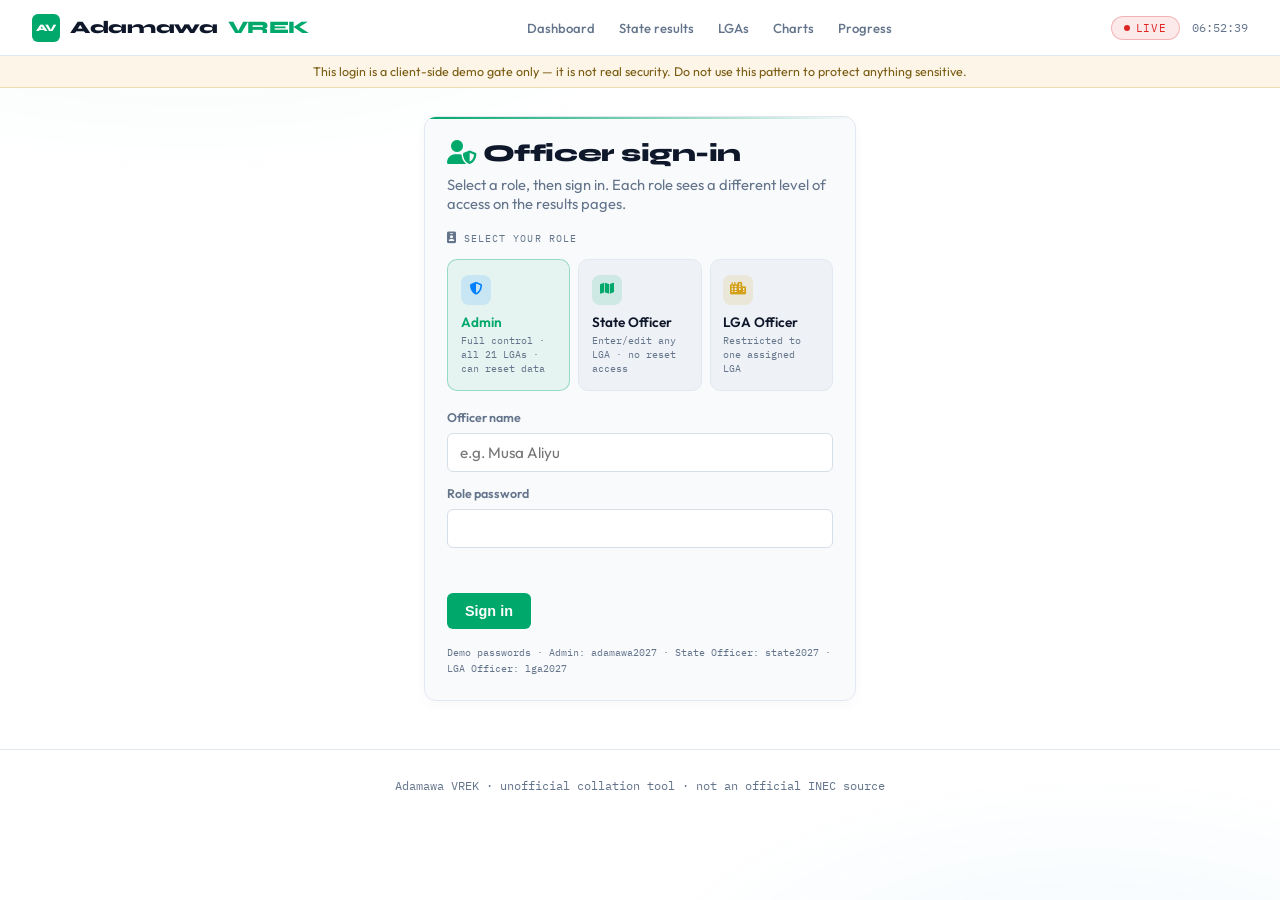
==== commit d2d5920f: "Remove LGA picker; fix hidden-attribute CSS bug and LGA typo The Assigned-LGA dropdown was still vis" ====
--- a/admin-login.html
+++ b/admin-login.html
@@ -52,12 +52,10 @@
 
     <form id="login-form" style="display:flex; flex-direction:column; gap:0.9rem; margin-top:1.2rem;">
       <div class="field">
-        <label for="name">Officer name</label>
-        <input id="name" type="text" placeholder="e.g. Musa Aliyu" autocomplete="name">
-      </div>
-      <div class="field" id="lga-field" hidden>
-        <label for="lga-select">Assigned LGA</label>
-        <select id="lga-select"></select>
+        <label for="name" id="name-label">Officer name</label>
+        <input id="name" type="text" placeholder="e.g. Musa Aliyu" autocomplete="name" list="lga-hints">
+        <datalist id="lga-hints"></datalist>
+        <span class="stat-note" id="name-hint" hidden>Your LGA is your identity here — no separate LGA picker. Type your LGA's name (autocomplete will suggest it) and the system assigns you to it automatically.</span>
       </div>
       <div class="field">
         <label for="password">Role password</label>
@@ -70,7 +68,7 @@
     <p class="stat-note" style="margin-top:1rem; line-height:1.6;">
       Demo passwords &middot; Admin: <span class="mono">adamawa2027</span> &middot;
       State Officer: <span class="mono">state2027</span> &middot;
-      LGA Officer: <span class="mono">lga2027</span> (any LGA)
+      LGA Officer: <span class="mono">lga2027</span>
     </p>
   </div>
 </main>
@@ -95,20 +93,28 @@
       '</div>';
   }).join("");
 
-  const lgaSelect = document.getElementById("lga-select");
-  LGAS.forEach(function (lga) {
-    const opt = document.createElement("option");
-    opt.value = lga;
-    opt.textContent = lga;
-    lgaSelect.appendChild(opt);
-  });
+  document.getElementById("lga-hints").innerHTML = LGAS.map(function (lga) {
+    return '<option value="' + lga + '">';
+  }).join("");
+
+  const nameInput = document.getElementById("name");
+  const nameLabel = document.getElementById("name-label");
+  const nameHint = document.getElementById("name-hint");
 
   function selectRole(roleId) {
     selectedRole = roleId;
     document.querySelectorAll(".role-tab").forEach(function (t) {
       t.classList.toggle("active", t.dataset.role === roleId);
     });
-    document.getElementById("lga-field").hidden = roleId !== "lga";
+    if (roleId === "lga") {
+      nameLabel.textContent = "Your LGA";
+      nameInput.placeholder = "e.g. Yola North";
+      nameHint.hidden = false;
+    } else {
+      nameLabel.textContent = "Officer name";
+      nameInput.placeholder = "e.g. Musa Aliyu";
+      nameHint.hidden = true;
+    }
   }
 
   document.querySelectorAll(".role-tab").forEach(function (tab) {
@@ -117,14 +123,15 @@
 
   document.getElementById("login-form").addEventListener("submit", function (e) {
     e.preventDefault();
-    const name = document.getElementById("name").value;
+    const name = nameInput.value;
     const password = document.getElementById("password").value;
-    const lga = selectedRole === "lga" ? lgaSelect.value : null;
 
-    if (login(selectedRole, name, password, lga)) {
+    if (login(selectedRole, name, password)) {
       window.location.href = "dashboard.html";
     } else {
-      document.getElementById("error-text").textContent = "Incorrect password for the selected role.";
+      document.getElementById("error-text").textContent = selectedRole === "lga"
+        ? "That LGA name wasn't recognized, or the password is wrong."
+        : "Incorrect password for the selected role.";
     }
   });
 </script>
--- a/assets/style.css
+++ b/assets/style.css
@@ -25,6 +25,11 @@
 }
 
 *, *::before, *::after { box-sizing: border-box; margin: 0; padding: 0; }
+
+/* Author rules like `.field { display: flex }` are equal-specificity to the
+   browser's own [hidden] rule and win the cascade, silently un-hiding
+   elements toggled via the `hidden` attribute. Force it to always win. */
+[hidden] { display: none !important; }
 
 html { scroll-behavior: smooth; }
 
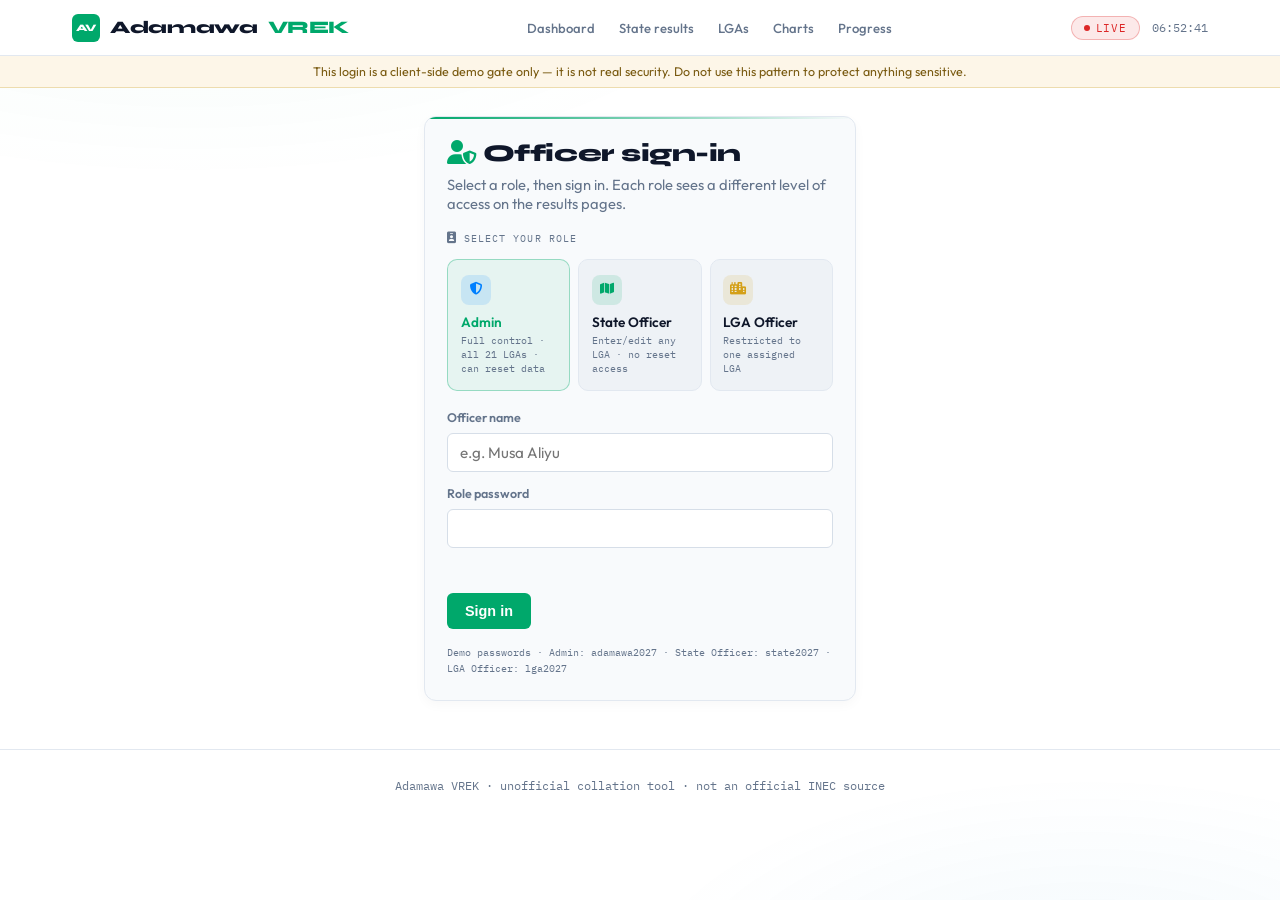
==== commit a4c660b2: "Box the topbar so it doesn't stretch on wide screens .topbar had no max-width — its logo/nav/login b" ====
--- a/admin-login.html
+++ b/admin-login.html
@@ -23,18 +23,20 @@
 <body>
 
 <header class="topbar">
-  <div class="logo"><div class="logo-mark">AV</div>Adamawa <span>VREK</span></div>
-  <nav class="nav-links">
-    <a href="index.html">Dashboard</a>
-    <a href="state-results.html">State results</a>
-    <a href="lga-results.html">LGAs</a>
-    <a href="charts.html">Charts</a>
-    <a href="progress.html">Progress</a>
-  </nav>
-  <div class="topbar-right">
-    <div class="live-badge"><div class="live-dot"></div>LIVE</div>
-    <div class="clock mono" id="clock">--:--:--</div>
-  </div>
+<div class="topbar-inner">
+    <div class="logo"><div class="logo-mark">AV</div>Adamawa <span>VREK</span></div>
+    <nav class="nav-links">
+      <a href="index.html">Dashboard</a>
+      <a href="state-results.html">State results</a>
+      <a href="lga-results.html">LGAs</a>
+      <a href="charts.html">Charts</a>
+      <a href="progress.html">Progress</a>
+    </nav>
+    <div class="topbar-right">
+      <div class="live-badge"><div class="live-dot"></div>LIVE</div>
+      <div class="clock mono" id="clock">--:--:--</div>
+    </div>
+</div>
 </header>
 
 <div class="disclaimer">
--- a/assets/style.css
+++ b/assets/style.css
@@ -63,14 +63,23 @@
   position: sticky;
   top: 0;
   z-index: 100;
-  display: flex;
-  align-items: center;
-  justify-content: space-between;
-  padding: 0 2rem;
   height: 56px;
   background: rgba(255, 255, 255, 0.9);
   backdrop-filter: blur(16px);
   border-bottom: 1px solid var(--border);
+}
+
+/* The bar itself is full-bleed; its contents stay boxed at the same width
+   as .content/.hero-inner so nav items don't drift apart into empty space
+   on a wide or ultrawide screen. */
+.topbar-inner {
+  max-width: 1200px;
+  height: 100%;
+  margin: 0 auto;
+  padding: 0 2rem;
+  display: flex;
+  align-items: center;
+  justify-content: space-between;
   gap: 1rem;
   flex-wrap: wrap;
 }
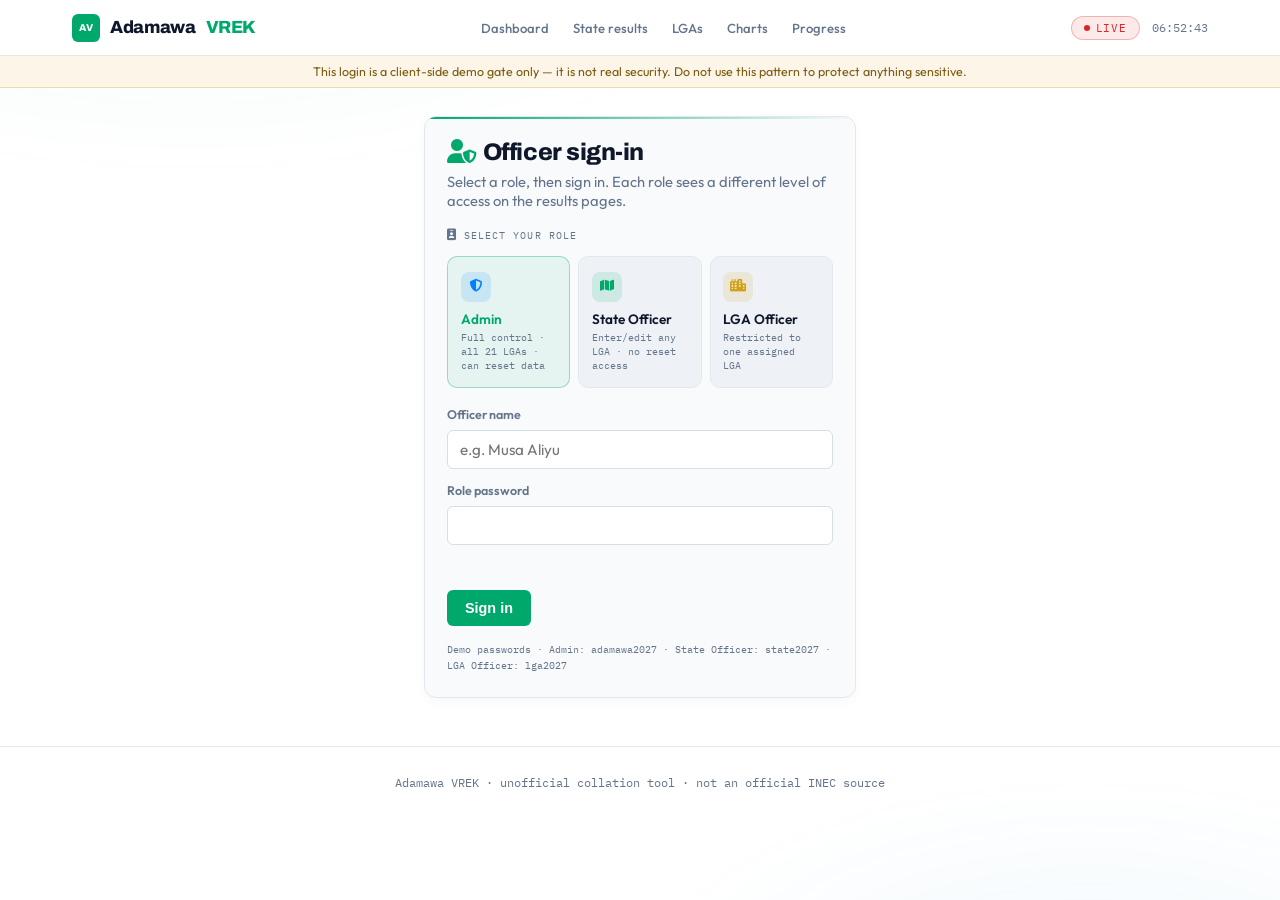
==== commit 02fccf26: "Replace Syne with Archivo for headline type Syne's bold weights are unusually wide/expanded, which r" ====
--- a/admin-login.html
+++ b/admin-login.html
@@ -5,7 +5,7 @@
 <meta name="viewport" content="width=device-width, initial-scale=1.0">
 <title>Admin Login · Adamawa VREK</title>
 <link rel="preconnect" href="https://fonts.googleapis.com">
-<link href="https://fonts.googleapis.com/css2?family=Syne:wght@400;600;700;800&family=IBM+Plex+Mono:wght@400;500;600&family=Outfit:wght@300;400;500;600&display=swap" rel="stylesheet">
+<link href="https://fonts.googleapis.com/css2?family=Archivo:wght@700;800;900&family=IBM+Plex+Mono:wght@400;500;600&family=Outfit:wght@300;400;500;600&display=swap" rel="stylesheet">
 <link rel="stylesheet" href="https://cdnjs.cloudflare.com/ajax/libs/font-awesome/6.5.0/css/all.min.css">
 <link rel="stylesheet" href="assets/style.css">
 <style>
--- a/assets/style.css
+++ b/assets/style.css
@@ -84,7 +84,7 @@
   flex-wrap: wrap;
 }
 
-.logo { display: flex; align-items: center; gap: 10px; font-family: "Syne", sans-serif; font-weight: 800; font-size: 1.1rem; letter-spacing: -0.02em; }
+.logo { display: flex; align-items: center; gap: 10px; font-family: "Archivo", sans-serif; font-weight: 800; font-size: 1.1rem; letter-spacing: -0.02em; }
 
 .logo-mark { width: 28px; height: 28px; background: var(--accent); border-radius: 6px; display: flex; align-items: center; justify-content: center; font-size: 0.62rem; font-weight: 800; color: #fff; flex-shrink: 0; }
 
@@ -135,13 +135,13 @@
 
 .hero { padding: 2.2rem 2rem 1.75rem; border-bottom: 1px solid var(--border); }
 .hero-inner { max-width: 1200px; margin: 0 auto; display: flex; align-items: flex-end; justify-content: space-between; flex-wrap: wrap; gap: 1.5rem; }
-.hero-title { font-family: "Syne", sans-serif; font-size: clamp(1.5rem, 3vw, 2.2rem); font-weight: 800; line-height: 1.1; letter-spacing: -0.02em; }
+.hero-title { font-family: "Archivo", sans-serif; font-size: clamp(1.5rem, 3vw, 2.2rem); font-weight: 800; line-height: 1.1; letter-spacing: -0.02em; }
 .hero-title span { color: var(--accent); }
 .hero-sub { color: var(--muted); font-size: 0.86rem; margin-top: 6px; font-weight: 300; }
 .election-meta { display: flex; gap: 2rem; flex-wrap: wrap; }
 .meta-item { text-align: right; }
 .meta-label { font-size: 0.66rem; color: var(--muted); text-transform: uppercase; letter-spacing: 0.1em; font-family: "IBM Plex Mono", monospace; }
-.meta-value { font-family: "Syne", sans-serif; font-size: 1.2rem; font-weight: 700; margin-top: 2px; }
+.meta-value { font-family: "Archivo", sans-serif; font-size: 1.2rem; font-weight: 700; margin-top: 2px; }
 .meta-value.accent { color: var(--accent); }
 .meta-value.gold { color: var(--gold); }
 
@@ -164,14 +164,14 @@
 }
 .leading-info { flex: 1; min-width: 200px; }
 .leading-eyebrow { font-family: "IBM Plex Mono", monospace; font-size: 0.6rem; text-transform: uppercase; letter-spacing: 0.12em; color: var(--leader-color, var(--muted)); margin-bottom: 4px; }
-.leading-party-name { font-family: "Syne", sans-serif; font-size: 1.4rem; font-weight: 800; letter-spacing: -0.02em; line-height: 1; }
+.leading-party-name { font-family: "Archivo", sans-serif; font-size: 1.4rem; font-weight: 800; letter-spacing: -0.02em; line-height: 1; }
 .leading-detail { font-size: 0.8rem; color: var(--muted); margin-top: 4px; }
 .leading-stats { display: flex; gap: 1.75rem; align-items: center; flex-shrink: 0; }
 .leading-pct { text-align: center; }
-.leading-pct-num { font-family: "Syne", sans-serif; font-size: 2rem; font-weight: 800; color: var(--leader-color, var(--muted)); letter-spacing: -0.03em; line-height: 1; }
+.leading-pct-num { font-family: "Archivo", sans-serif; font-size: 2rem; font-weight: 800; color: var(--leader-color, var(--muted)); letter-spacing: -0.03em; line-height: 1; }
 .leading-pct-label { font-family: "IBM Plex Mono", monospace; font-size: 0.58rem; color: var(--muted); text-transform: uppercase; letter-spacing: 0.08em; }
 .leading-margin { background: rgba(0, 168, 107, 0.08); border: 1px solid rgba(0, 168, 107, 0.2); border-radius: 8px; padding: 0.55rem 0.9rem; text-align: center; }
-.leading-margin-num { font-family: "Syne", sans-serif; font-size: 1.05rem; font-weight: 700; color: var(--accent); }
+.leading-margin-num { font-family: "Archivo", sans-serif; font-size: 1.05rem; font-weight: 700; color: var(--accent); }
 .leading-margin-label { font-size: 0.66rem; color: var(--muted); white-space: nowrap; }
 .leading-pulse { width: 9px; height: 9px; border-radius: 50%; background: var(--leader-color, var(--muted)); animation: pulse 1.4s ease infinite; flex-shrink: 0; }
 
@@ -183,7 +183,7 @@
 
 .disclaimer { background: #fdf6e8; border-bottom: 1px solid #eddcae; color: #7a5b12; font-size: 0.78rem; padding: 0.5rem 1.5rem; text-align: center; }
 
-h1.page-title { font-family: "Syne", sans-serif; font-size: 1.5rem; font-weight: 800; letter-spacing: -0.02em; }
+h1.page-title { font-family: "Archivo", sans-serif; font-size: 1.5rem; font-weight: 800; letter-spacing: -0.02em; }
 p.lead { color: var(--muted); max-width: 68ch; font-size: 0.92rem; }
 
 /* ── CARDS ── */
@@ -203,7 +203,7 @@
 .stat-icon.blue { background: rgba(2, 132, 199, 0.1); color: var(--accent2); }
 .stat-icon.gold { background: rgba(212, 160, 23, 0.1); color: var(--gold); }
 .stat-icon.grey { background: rgba(100, 116, 139, 0.1); color: var(--muted); }
-.stat-num { font-family: "Syne", sans-serif; font-size: 1.6rem; font-weight: 800; letter-spacing: -0.03em; line-height: 1; }
+.stat-num { font-family: "Archivo", sans-serif; font-size: 1.6rem; font-weight: 800; letter-spacing: -0.03em; line-height: 1; }
 .stat-label { font-size: 0.72rem; color: var(--muted); margin-top: 2px; }
 .stat-note { font-family: "IBM Plex Mono", monospace; font-size: 0.62rem; color: var(--muted); margin-top: 2px; }
 
@@ -230,7 +230,7 @@
 .chart-card { grid-column: 3 / 4; }
 .chart-wrap { position: relative; height: 190px; display: flex; align-items: center; justify-content: center; margin: 0.75rem 0; }
 .chart-center { position: absolute; text-align: center; pointer-events: none; }
-.chart-center-num { font-family: "Syne", sans-serif; font-size: 1.3rem; font-weight: 800; letter-spacing: -0.03em; }
+.chart-center-num { font-family: "Archivo", sans-serif; font-size: 1.3rem; font-weight: 800; letter-spacing: -0.03em; }
 .chart-center-label { font-size: 0.62rem; color: var(--muted); font-family: "IBM Plex Mono", monospace; text-transform: uppercase; letter-spacing: 0.08em; }
 .chart-legend { display: flex; flex-direction: column; gap: 7px; margin-top: 0.6rem; }
 .legend-item { display: flex; align-items: center; justify-content: space-between; font-size: 0.78rem; }
